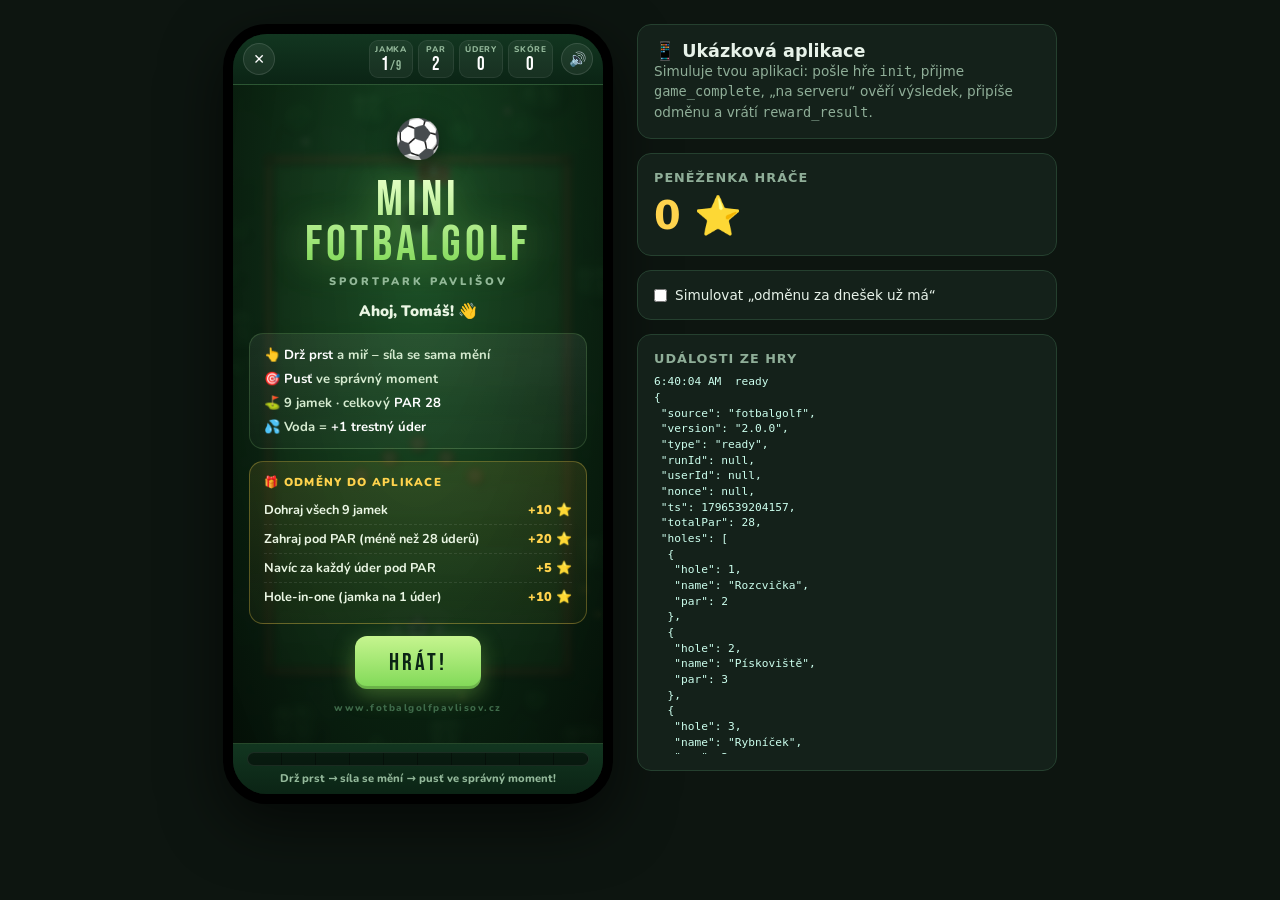
==== demo-app.html @ 251864ca "Mini Fotbalgolf v2: new look, new obstacles, in-app rewards - Redesigned visuals: crisp HiDPI canvas" ====
<!DOCTYPE html>
<html lang="cs">
<head>
<meta charset="UTF-8">
<meta name="viewport" content="width=device-width, initial-scale=1.0">
<title>Ukázka integrace – Fotbalgolf</title>
<style>
  :root{--bg:#0d1510;--panel:#14211a;--line:#25402f;--text:#e7f2e9;--muted:#8fae98;--gold:#ffd34d;--accent:#9be15d;}
  *{box-sizing:border-box;margin:0;padding:0;}
  body{background:var(--bg);color:var(--text);font-family:system-ui,sans-serif;display:flex;gap:24px;padding:24px;flex-wrap:wrap;justify-content:center;}
  .phone{width:390px;height:780px;border:10px solid #000;border-radius:44px;overflow:hidden;background:#000;box-shadow:0 20px 60px rgba(0,0,0,.6);}
  .phone iframe{width:100%;height:100%;border:0;display:block;}
  .side{width:min(420px,100%);display:flex;flex-direction:column;gap:14px;}
  .card{background:var(--panel);border:1px solid var(--line);border-radius:14px;padding:16px;}
  h1{font-size:1.1rem;} h2{font-size:.8rem;text-transform:uppercase;letter-spacing:1px;color:var(--muted);margin-bottom:8px;}
  .wallet{font-size:2.4rem;font-weight:800;color:var(--gold);}
  pre{font-size:.7rem;line-height:1.4;white-space:pre-wrap;max-height:380px;overflow:auto;color:#cfe;}
  p{font-size:.85rem;color:var(--muted);line-height:1.5;}
  label{font-size:.85rem;display:flex;gap:8px;align-items:center;}
</style>
</head>
<body>
  <div class="phone"><iframe id="game" src="index.html?app=1&close=1" title="Fotbalgolf"></iframe></div>
  <div class="side">
    <div class="card">
      <h1>📱 Ukázková aplikace</h1>
      <p>Simuluje tvou aplikaci: pošle hře <code>init</code>, přijme <code>game_complete</code>, „na serveru“ ověří výsledek, připíše odměnu a vrátí <code>reward_result</code>.</p>
    </div>
    <div class="card"><h2>Peněženka hráče</h2><div class="wallet"><span id="bal">0</span> ⭐</div></div>
    <div class="card"><label><input type="checkbox" id="daily"> Simulovat „odměnu za dnešek už má“</label></div>
    <div class="card"><h2>Události ze hry</h2><pre id="log"></pre></div>
  </div>

<script>
// ── Nastavení, které by v reálu přišlo z tvého backendu ─────────
const PAR_TABLE = [2, 3, 3, 3, 3, 3, 3, 4, 4];         // musí odpovídat HOLES v game.js
const REWARDS = { completion: 10, underPar: 20, perStrokeUnderPar: 5, holeInOne: 10 };

const frame = document.getElementById('game');
const logEl = document.getElementById('log');
let balance = 0, currentNonce = null;
const usedNonces = new Set();

function log(m) {
  const copy = Object.assign({}, m);
  if (copy.imageDataUrl) copy.imageDataUrl = copy.imageDataUrl.slice(0, 40) + '…';
  logEl.textContent = `${new Date().toLocaleTimeString()}  ${m.type}\n${JSON.stringify(copy, null, 1)}\n\n` + logEl.textContent;
}
function toGame(msg) { frame.contentWindow.postMessage(msg, '*'); }

// „Server“: vlastní výpočet odměny – hodnotám ze hry slepě nevěříme.
function serverValidateAndCredit(r) {
  if (!r.nonce || r.nonce !== currentNonce || usedNonces.has(r.nonce)) return { ok: false, message: 'Tahle hra už byla započítána.' };
  if (!Array.isArray(r.holes) || r.holes.length !== PAR_TABLE.length) return { ok: false, message: 'Neplatný výsledek.' };
  for (let i = 0; i < PAR_TABLE.length; i++) {
    const h = r.holes[i];
    if (h.par !== PAR_TABLE[i] || !Number.isInteger(h.strokes) || h.strokes < 1 || h.strokes > PAR_TABLE[i] + 5) return { ok: false, message: 'Neplatný výsledek.' };
  }
  if (r.durationMs < 9 * 4000) return { ok: false, message: 'Hra byla příliš rychlá.' };
  usedNonces.add(r.nonce);
  if (document.getElementById('daily').checked) return { ok: false, message: 'Dnešní odměnu už máš – zítra zas!' };

  const total = r.holes.reduce((a, h) => a + h.strokes, 0);
  const par = PAR_TABLE.reduce((a, b) => a + b, 0);
  const hio = r.holes.filter(h => h.strokes === 1).length;
  let credited = REWARDS.completion;
  if (total < par) credited += REWARDS.underPar + REWARDS.perStrokeUnderPar * (par - total);
  credited += REWARDS.holeInOne * hio;
  balance += credited;
  document.getElementById('bal').textContent = balance;
  return { ok: true, credited, balance };
}

window.addEventListener('message', (e) => {
  const m = e.data;
  if (!m || m.source !== 'fotbalgolf') return;
  log(m);
  switch (m.type) {
    case 'ready':
      currentNonce = crypto.randomUUID ? crypto.randomUUID() : String(Math.random());
      toGame({ type: 'init', config: {
        playerName: 'Tomáš', userId: 'demo-123', nonce: currentNonce,
        appName: 'aplikaci Sportpark', rewards: REWARDS, currency: { icon: '⭐', name: 'bodů' },
        showCloseButton: true,
      } });
      break;
    case 'game_complete':
      setTimeout(() => {                           // simulace síťového požadavku
        const res = serverValidateAndCredit(m);
        toGame(Object.assign({ type: 'reward_result' }, res));
        // nová hra = nový jednorázový nonce
        currentNonce = crypto.randomUUID ? crypto.randomUUID() : String(Math.random());
        toGame({ type: 'init', config: { nonce: currentNonce } });
      }, 700);
      break;
    case 'close':
      alert('Hra požádala o zavření – tady by aplikace zavřela obrazovku s hrou.');
      break;
  }
});
</script>
</body>
</html>
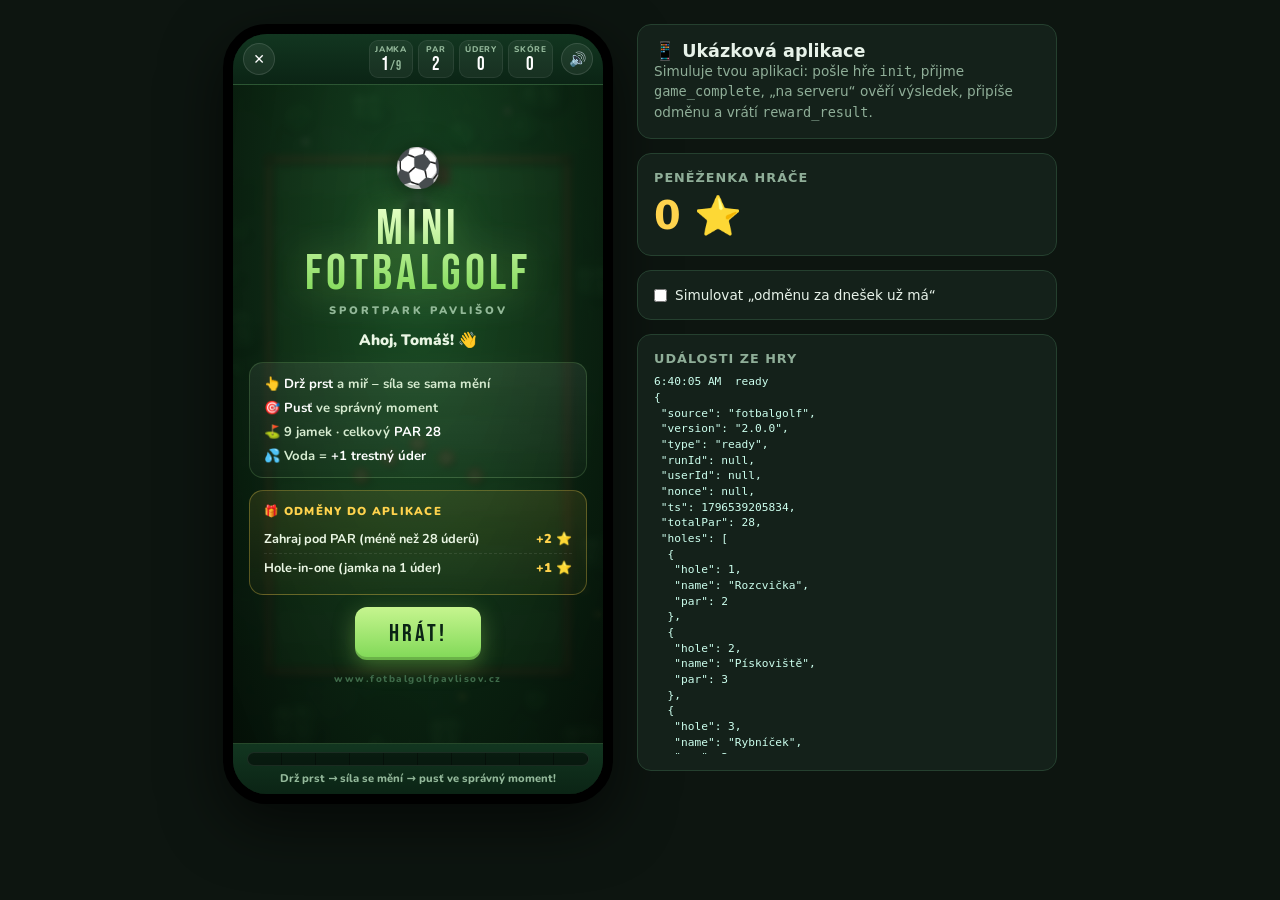
==== commit 61e9575d: "Set reward amounts: +2 under par, +1 per hole-in-one Finishing the round and each stroke under par n" ====
--- a/demo-app.html
+++ b/demo-app.html
@@ -34,7 +34,7 @@
 <script>
 // ── Nastavení, které by v reálu přišlo z tvého backendu ─────────
 const PAR_TABLE = [2, 3, 3, 3, 3, 3, 3, 4, 4];         // musí odpovídat HOLES v game.js
-const REWARDS = { completion: 10, underPar: 20, perStrokeUnderPar: 5, holeInOne: 10 };
+const REWARDS = { completion: 0, underPar: 2, perStrokeUnderPar: 0, holeInOne: 1 };
 
 const frame = document.getElementById('game');
 const logEl = document.getElementById('log');
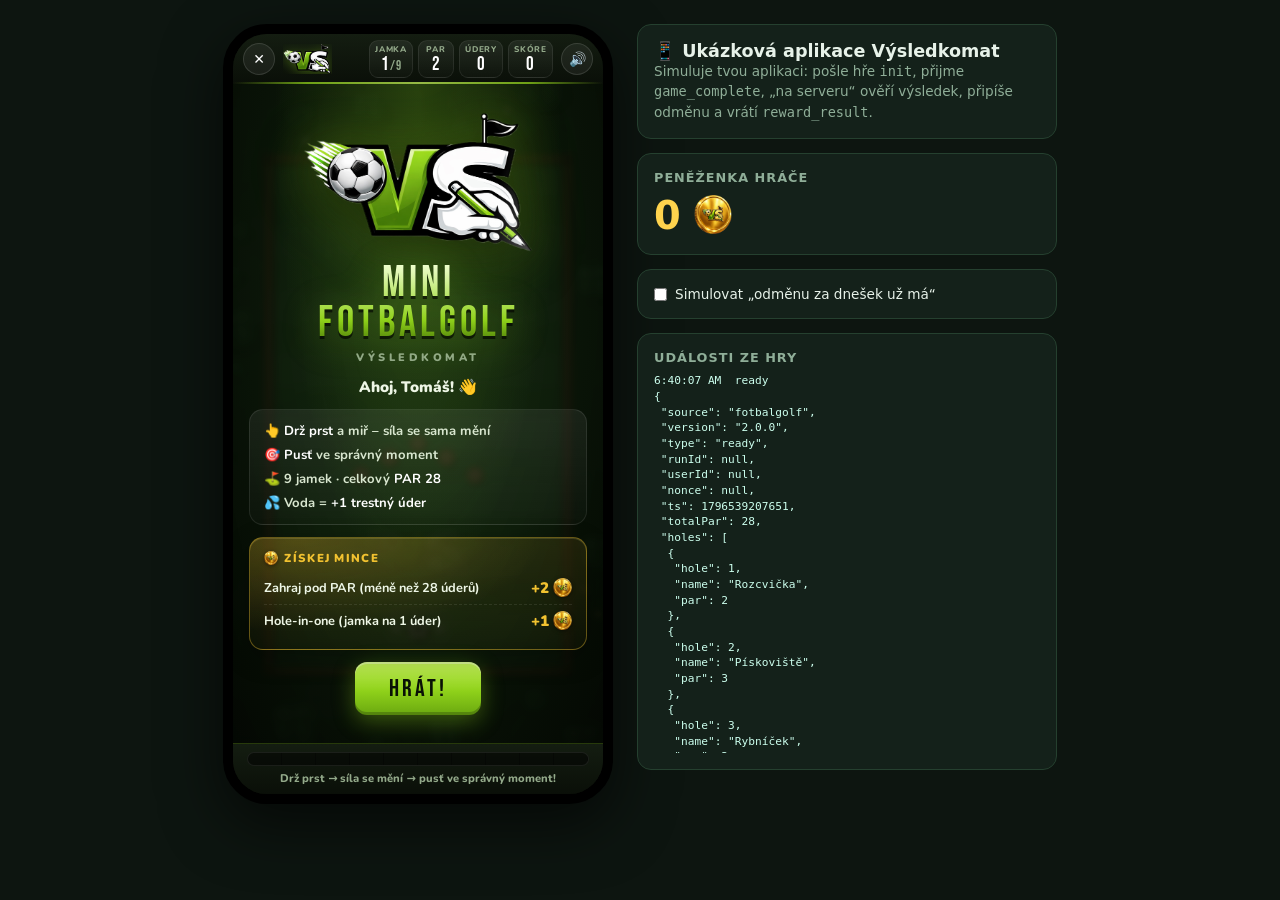
==== commit e548ba47: "Rebrand to Výsledkomat with coin rewards and richer visuals - Výsledkomat logo in the top bar, menu " ====
--- a/demo-app.html
+++ b/demo-app.html
@@ -3,7 +3,7 @@
 <head>
 <meta charset="UTF-8">
 <meta name="viewport" content="width=device-width, initial-scale=1.0">
-<title>Ukázka integrace – Fotbalgolf</title>
+<title>Ukázka integrace – Výsledkomat</title>
 <style>
   :root{--bg:#0d1510;--panel:#14211a;--line:#25402f;--text:#e7f2e9;--muted:#8fae98;--gold:#ffd34d;--accent:#9be15d;}
   *{box-sizing:border-box;margin:0;padding:0;}
@@ -23,10 +23,10 @@
   <div class="phone"><iframe id="game" src="index.html?app=1&close=1" title="Fotbalgolf"></iframe></div>
   <div class="side">
     <div class="card">
-      <h1>📱 Ukázková aplikace</h1>
+      <h1>📱 Ukázková aplikace Výsledkomat</h1>
       <p>Simuluje tvou aplikaci: pošle hře <code>init</code>, přijme <code>game_complete</code>, „na serveru“ ověří výsledek, připíše odměnu a vrátí <code>reward_result</code>.</p>
     </div>
-    <div class="card"><h2>Peněženka hráče</h2><div class="wallet"><span id="bal">0</span> ⭐</div></div>
+    <div class="card"><h2>Peněženka hráče</h2><div class="wallet"><span id="bal">0</span> <img src="assets/coin.png" alt="mince" style="height:1em;vertical-align:-.12em"></div></div>
     <div class="card"><label><input type="checkbox" id="daily"> Simulovat „odměnu za dnešek už má“</label></div>
     <div class="card"><h2>Události ze hry</h2><pre id="log"></pre></div>
   </div>
@@ -80,7 +80,7 @@
       currentNonce = crypto.randomUUID ? crypto.randomUUID() : String(Math.random());
       toGame({ type: 'init', config: {
         playerName: 'Tomáš', userId: 'demo-123', nonce: currentNonce,
-        appName: 'aplikaci Sportpark', rewards: REWARDS, currency: { icon: '⭐', name: 'bodů' },
+        appName: 'aplikaci Výsledkomat', rewards: REWARDS,
         showCloseButton: true,
       } });
       break;
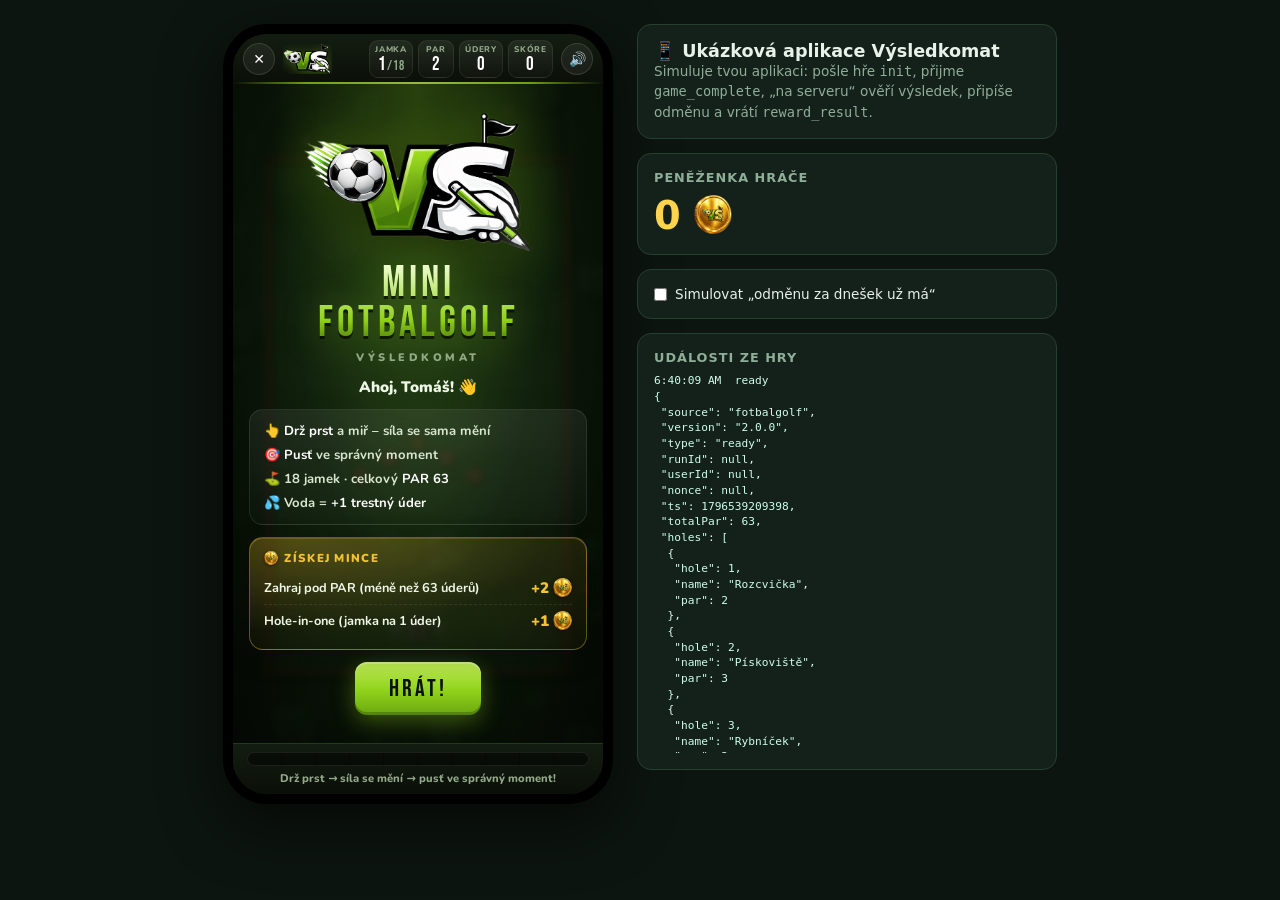
==== commit 8fbfcb3b: "Add back nine: 18 holes, PAR 63, harder layouts with bridges and water - Holes 10-12 follow the cour" ====
--- a/demo-app.html
+++ b/demo-app.html
@@ -33,7 +33,7 @@
 
 <script>
 // ── Nastavení, které by v reálu přišlo z tvého backendu ─────────
-const PAR_TABLE = [2, 3, 3, 3, 3, 3, 3, 4, 4];         // musí odpovídat HOLES v game.js
+const PAR_TABLE = [2, 3, 3, 3, 3, 3, 3, 4, 4, 3, 3, 4, 4, 4, 3, 4, 5, 5];   // musí odpovídat HOLES v game.js
 const REWARDS = { completion: 0, underPar: 2, perStrokeUnderPar: 0, holeInOne: 1 };
 
 const frame = document.getElementById('game');
@@ -56,7 +56,7 @@
     const h = r.holes[i];
     if (h.par !== PAR_TABLE[i] || !Number.isInteger(h.strokes) || h.strokes < 1 || h.strokes > PAR_TABLE[i] + 5) return { ok: false, message: 'Neplatný výsledek.' };
   }
-  if (r.durationMs < 9 * 4000) return { ok: false, message: 'Hra byla příliš rychlá.' };
+  if (r.durationMs < PAR_TABLE.length * 4000) return { ok: false, message: 'Hra byla příliš rychlá.' };
   usedNonces.add(r.nonce);
   if (document.getElementById('daily').checked) return { ok: false, message: 'Dnešní odměnu už máš – zítra zas!' };
 
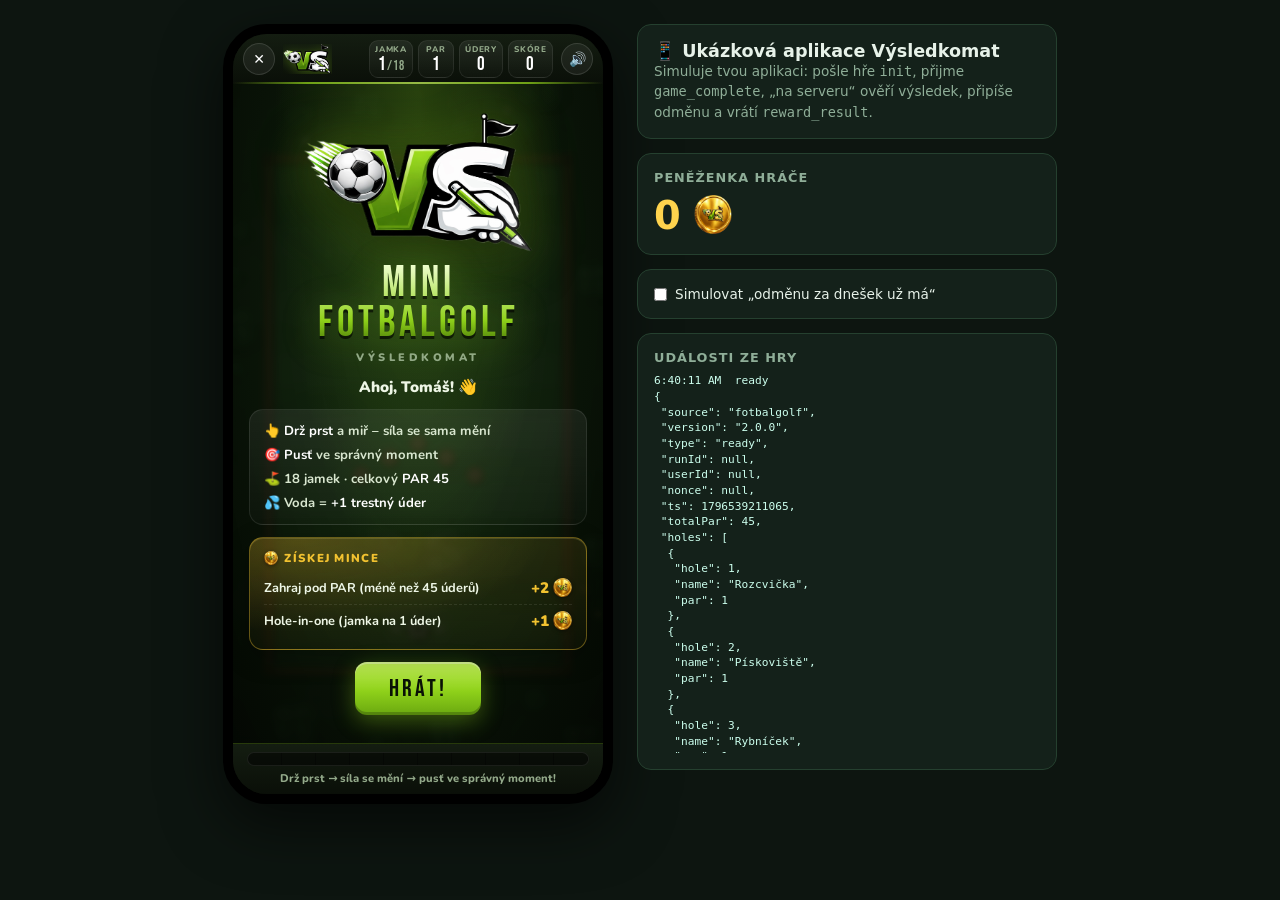
==== commit e7c424ab: "Rebalance course: PAR 1 front nine, PAR 4 back nine, easier 12/17/18 - Front nine PAR 1 per hole, ba" ====
--- a/demo-app.html
+++ b/demo-app.html
@@ -33,7 +33,7 @@
 
 <script>
 // ── Nastavení, které by v reálu přišlo z tvého backendu ─────────
-const PAR_TABLE = [2, 3, 3, 3, 3, 3, 3, 4, 4, 3, 3, 4, 4, 4, 3, 4, 5, 5];   // musí odpovídat HOLES v game.js
+const PAR_TABLE = [1, 1, 1, 1, 1, 1, 1, 1, 1, 4, 4, 4, 4, 4, 4, 4, 4, 4];   // musí odpovídat HOLES v game.js
 const REWARDS = { completion: 0, underPar: 2, perStrokeUnderPar: 0, holeInOne: 1 };
 
 const frame = document.getElementById('game');
@@ -54,7 +54,7 @@
   if (!Array.isArray(r.holes) || r.holes.length !== PAR_TABLE.length) return { ok: false, message: 'Neplatný výsledek.' };
   for (let i = 0; i < PAR_TABLE.length; i++) {
     const h = r.holes[i];
-    if (h.par !== PAR_TABLE[i] || !Number.isInteger(h.strokes) || h.strokes < 1 || h.strokes > PAR_TABLE[i] + 5) return { ok: false, message: 'Neplatný výsledek.' };
+    if (h.par !== PAR_TABLE[i] || !Number.isInteger(h.strokes) || h.strokes < 1 || h.strokes > Math.max(PAR_TABLE[i] + 5, 7)) return { ok: false, message: 'Neplatný výsledek.' };
   }
   if (r.durationMs < PAR_TABLE.length * 4000) return { ok: false, message: 'Hra byla příliš rychlá.' };
   usedNonces.add(r.nonce);
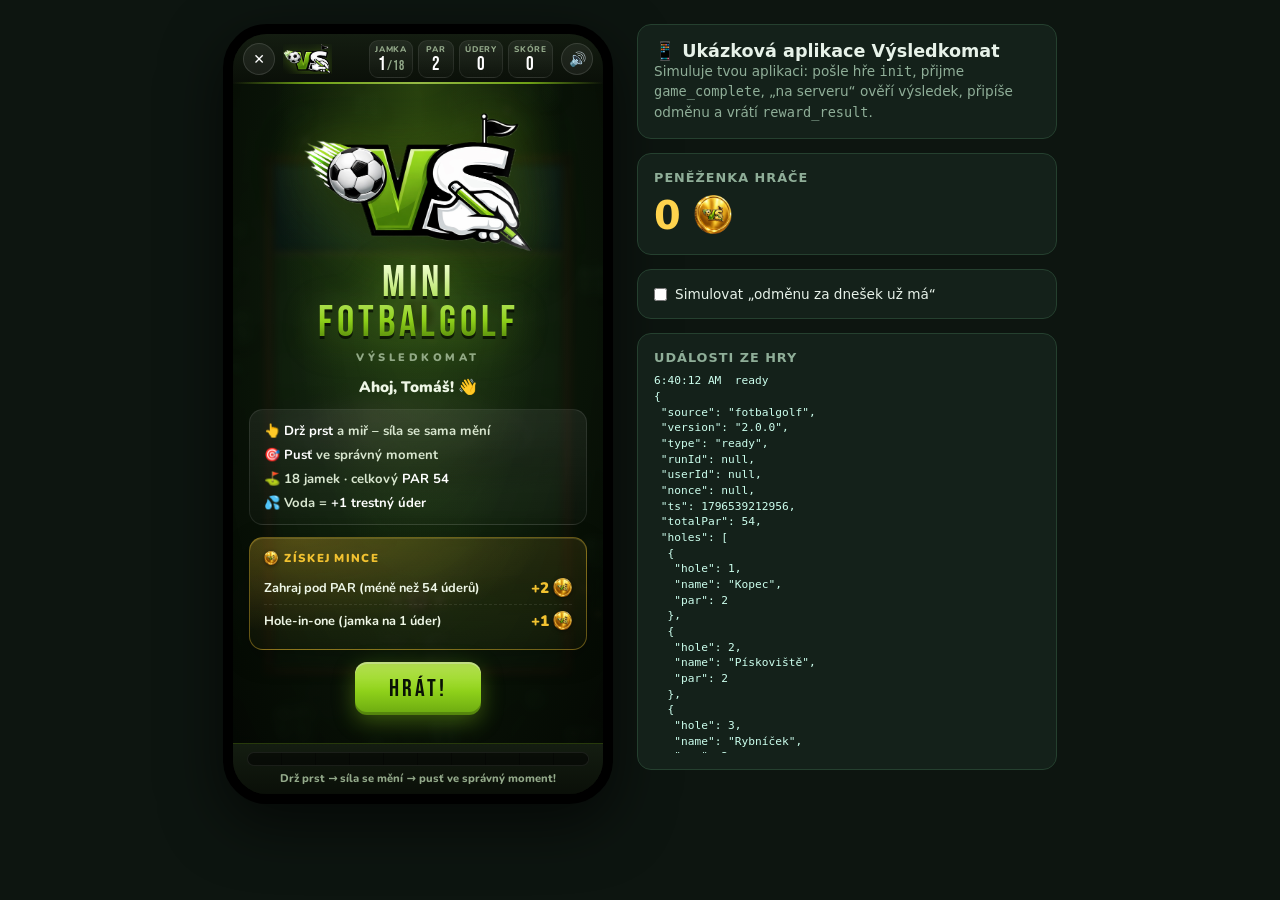
==== commit 4349a6f7: "Hole 1 becomes a power-control hill; front nine PAR 2 - Hole 1 "Kopec": steep full-width ridge with " ====
--- a/demo-app.html
+++ b/demo-app.html
@@ -33,7 +33,7 @@
 
 <script>
 // ── Nastavení, které by v reálu přišlo z tvého backendu ─────────
-const PAR_TABLE = [1, 1, 1, 1, 1, 1, 1, 1, 1, 4, 4, 4, 4, 4, 4, 4, 4, 4];   // musí odpovídat HOLES v game.js
+const PAR_TABLE = [2, 2, 2, 2, 2, 2, 2, 2, 2, 4, 4, 4, 4, 4, 4, 4, 4, 4];   // musí odpovídat HOLES v game.js
 const REWARDS = { completion: 0, underPar: 2, perStrokeUnderPar: 0, holeInOne: 1 };
 
 const frame = document.getElementById('game');
